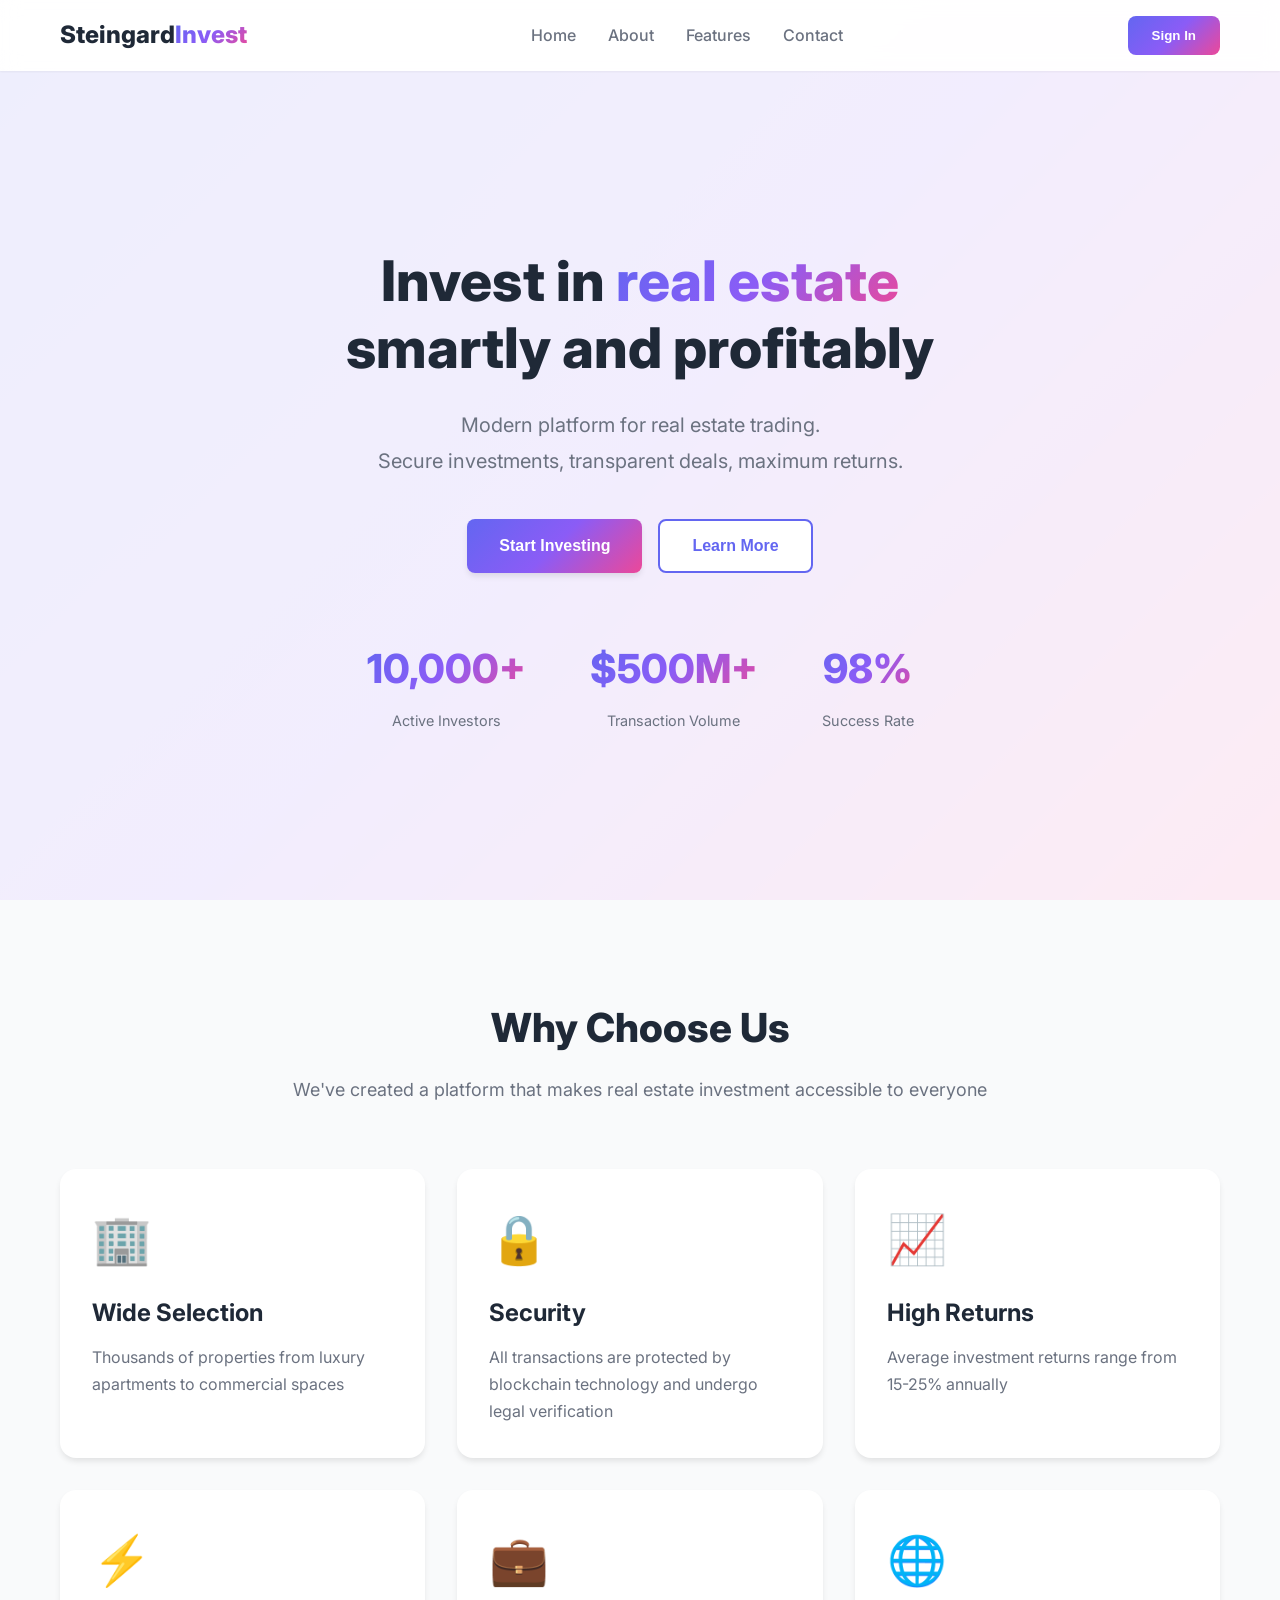
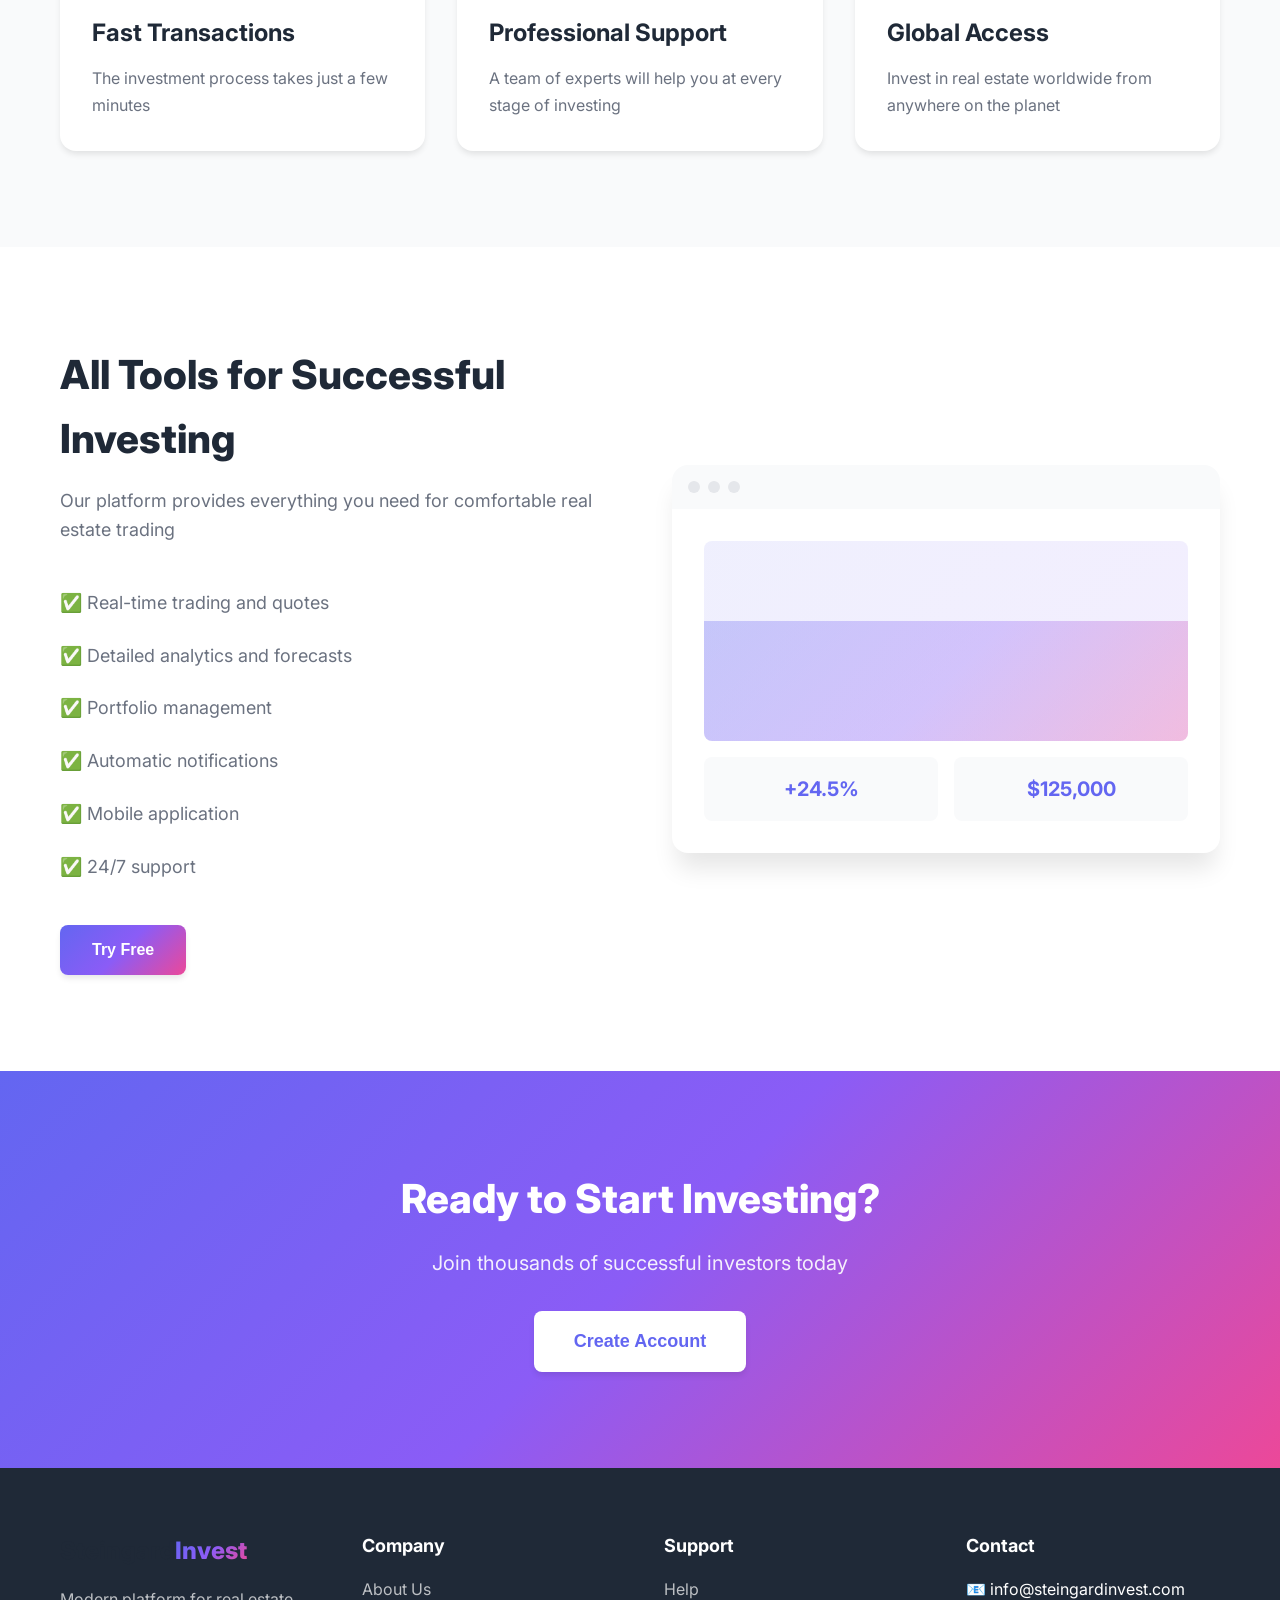
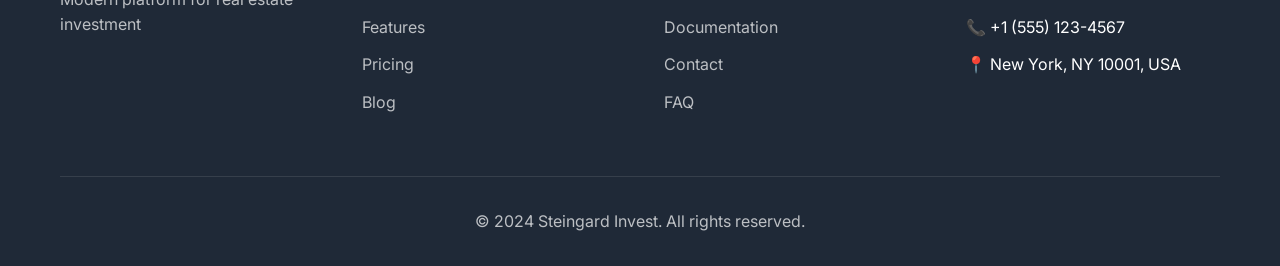
==== steingardinvest/wwwroot/index.html @ fc5c4f1b "Initial commit" ====
<!DOCTYPE html>
<html lang="en">
<head>
    <meta charset="UTF-8">
    <meta name="viewport" content="width=device-width, initial-scale=1.0">
    <title>Steingard Invest - Real Estate Investment</title>
    <link rel="stylesheet" href="css/style.css">
    <link rel="preconnect" href="https://fonts.googleapis.com">
    <link rel="preconnect" href="https://fonts.gstatic.com" crossorigin>
    <link href="https://fonts.googleapis.com/css2?family=Inter:wght@300;400;500;600;700;800&display=swap" rel="stylesheet">
</head>
<body>
    <!-- Navigation -->
    <nav class="navbar">
        <div class="container">
            <div class="nav-content">
                <div class="logo">
                    <span class="logo-text">Steingard<span class="logo-accent">Invest</span></span>
                </div>
                <ul class="nav-menu">
                    <li><a href="#home">Home</a></li>
                    <li><a href="#about">About</a></li>
                    <li><a href="#features">Features</a></li>
                    <li><a href="#contact">Contact</a></li>
                </ul>
                <button class="btn-login" onclick="openLoginModal()">Sign In</button>
            </div>
        </div>
    </nav>

    <!-- Hero Section -->
    <section id="home" class="hero">
        <div class="hero-background">
            <div class="hero-overlay"></div>
        </div>
        <div class="container">
            <div class="hero-content">
                <h1 class="hero-title">
                    Invest in <span class="gradient-text">real estate</span><br>
                    smartly and profitably
                </h1>
                <p class="hero-subtitle">
                    Modern platform for real estate trading.<br>
                    Secure investments, transparent deals, maximum returns.
                </p>
                <div class="hero-buttons">
                    <button class="btn btn-primary" onclick="openLoginModal()">Start Investing</button>
                    <button class="btn btn-secondary" onclick="document.getElementById('about').scrollIntoView({behavior: 'smooth'})">Learn More</button>
                </div>
                <div class="hero-stats">
                    <div class="stat-item">
                        <div class="stat-number">10,000+</div>
                        <div class="stat-label">Active Investors</div>
                    </div>
                    <div class="stat-item">
                        <div class="stat-number">$500M+</div>
                        <div class="stat-label">Transaction Volume</div>
                    </div>
                    <div class="stat-item">
                        <div class="stat-number">98%</div>
                        <div class="stat-label">Success Rate</div>
                    </div>
                </div>
            </div>
        </div>
    </section>

    <!-- About Section -->
    <section id="about" class="about">
        <div class="container">
            <div class="section-header">
                <h2 class="section-title">Why Choose Us</h2>
                <p class="section-subtitle">We've created a platform that makes real estate investment accessible to everyone</p>
            </div>
            <div class="features-grid">
                <div class="feature-card">
                    <div class="feature-icon">🏢</div>
                    <h3 class="feature-title">Wide Selection</h3>
                    <p class="feature-description">Thousands of properties from luxury apartments to commercial spaces</p>
                </div>
                <div class="feature-card">
                    <div class="feature-icon">🔒</div>
                    <h3 class="feature-title">Security</h3>
                    <p class="feature-description">All transactions are protected by blockchain technology and undergo legal verification</p>
                </div>
                <div class="feature-card">
                    <div class="feature-icon">📈</div>
                    <h3 class="feature-title">High Returns</h3>
                    <p class="feature-description">Average investment returns range from 15-25% annually</p>
                </div>
                <div class="feature-card">
                    <div class="feature-icon">⚡</div>
                    <h3 class="feature-title">Fast Transactions</h3>
                    <p class="feature-description">The investment process takes just a few minutes</p>
                </div>
                <div class="feature-card">
                    <div class="feature-icon">💼</div>
                    <h3 class="feature-title">Professional Support</h3>
                    <p class="feature-description">A team of experts will help you at every stage of investing</p>
                </div>
                <div class="feature-card">
                    <div class="feature-icon">🌐</div>
                    <h3 class="feature-title">Global Access</h3>
                    <p class="feature-description">Invest in real estate worldwide from anywhere on the planet</p>
                </div>
            </div>
        </div>
    </section>

    <!-- Features Section -->
    <section id="features" class="features">
        <div class="container">
            <div class="features-content">
                <div class="features-text">
                    <h2 class="section-title">All Tools for Successful Investing</h2>
                    <p class="section-subtitle">Our platform provides everything you need for comfortable real estate trading</p>
                    <ul class="features-list">
                        <li>✅ Real-time trading and quotes</li>
                        <li>✅ Detailed analytics and forecasts</li>
                        <li>✅ Portfolio management</li>
                        <li>✅ Automatic notifications</li>
                        <li>✅ Mobile application</li>
                        <li>✅ 24/7 support</li>
                    </ul>
                    <button class="btn btn-primary" onclick="openLoginModal()">Try Free</button>
                </div>
                <div class="features-image">
                    <div class="dashboard-preview">
                        <div class="dashboard-header">
                            <div class="dashboard-dot"></div>
                            <div class="dashboard-dot"></div>
                            <div class="dashboard-dot"></div>
                        </div>
                        <div class="dashboard-content">
                            <div class="dashboard-chart"></div>
                            <div class="dashboard-stats">
                                <div class="dashboard-stat">+24.5%</div>
                                <div class="dashboard-stat">$125,000</div>
                            </div>
                        </div>
                    </div>
                </div>
            </div>
        </div>
    </section>

    <!-- CTA Section -->
    <section class="cta">
        <div class="container">
            <div class="cta-content">
                <h2 class="cta-title">Ready to Start Investing?</h2>
                <p class="cta-subtitle">Join thousands of successful investors today</p>
                <button class="btn btn-primary btn-large" onclick="openLoginModal()">Create Account</button>
            </div>
        </div>
    </section>

    <!-- Footer -->
    <footer id="contact" class="footer">
        <div class="container">
            <div class="footer-content">
                <div class="footer-section">
                    <div class="logo">
                        <span class="logo-text">Steingard<span class="logo-accent">Invest</span></span>
                    </div>
                    <p class="footer-description">Modern platform for real estate investment</p>
                </div>
                <div class="footer-section">
                    <h4 class="footer-title">Company</h4>
                    <ul class="footer-links">
                        <li><a href="#about">About Us</a></li>
                        <li><a href="#features">Features</a></li>
                        <li><a href="#">Pricing</a></li>
                        <li><a href="#">Blog</a></li>
                    </ul>
                </div>
                <div class="footer-section">
                    <h4 class="footer-title">Support</h4>
                    <ul class="footer-links">
                        <li><a href="#">Help</a></li>
                        <li><a href="#">Documentation</a></li>
                        <li><a href="#">Contact</a></li>
                        <li><a href="#">FAQ</a></li>
                    </ul>
                </div>
                <div class="footer-section">
                    <h4 class="footer-title">Contact</h4>
                    <ul class="footer-links">
                        <li>📧 info@steingardinvest.com</li>
                        <li>📞 +1 (555) 123-4567</li>
                        <li>📍 New York, NY 10001, USA</li>
                    </ul>
                </div>
            </div>
            <div class="footer-bottom">
                <p>&copy; 2024 Steingard Invest. All rights reserved.</p>
            </div>
        </div>
    </footer>

    <!-- Login Modal -->
    <div id="loginModal" class="modal">
        <div class="modal-content">
            <span class="close" onclick="closeLoginModal()">&times;</span>
            <div class="modal-header">
                <h2>Sign In</h2>
                <p>Sign in to your account to access the trading platform</p>
            </div>
            <form class="login-form" onsubmit="handleLogin(event)">
                <div class="form-group">
                    <label for="email">Email</label>
                    <input type="email" id="email" name="email" placeholder="your@email.com" required>
                </div>
                <div class="form-group">
                    <label for="password">Password</label>
                    <input type="password" id="password" name="password" placeholder="••••••••" required>
                </div>
                <div class="form-options">
                    <label class="checkbox-label">
                        <input type="checkbox" name="remember">
                        <span>Remember me</span>
                    </label>
                    <a href="#" class="forgot-password">Forgot password?</a>
                </div>
                <button type="submit" class="btn btn-primary btn-full">Sign In</button>
                <div class="form-divider">
                    <span>or</span>
                </div>
                <button type="button" class="btn btn-secondary btn-full" onclick="alert('Registration feature will be available soon')">Create Account</button>
            </form>
        </div>
    </div>

    <script src="js/script.js"></script>
</body>
</html>
---- steingardinvest/wwwroot/css/style.css ----
* {
    margin: 0;
    padding: 0;
    box-sizing: border-box;
}

:root {
    --primary-color: #6366f1;
    --primary-dark: #4f46e5;
    --secondary-color: #8b5cf6;
    --accent-color: #ec4899;
    --text-primary: #1f2937;
    --text-secondary: #6b7280;
    --bg-light: #f9fafb;
    --bg-white: #ffffff;
    --border-color: #e5e7eb;
    --gradient: linear-gradient(135deg, #6366f1 0%, #8b5cf6 50%, #ec4899 100%);
    --shadow-sm: 0 1px 2px 0 rgba(0, 0, 0, 0.05);
    --shadow-md: 0 4px 6px -1px rgba(0, 0, 0, 0.1);
    --shadow-lg: 0 10px 15px -3px rgba(0, 0, 0, 0.1);
    --shadow-xl: 0 20px 25px -5px rgba(0, 0, 0, 0.1);
}

body {
    font-family: 'Inter', -apple-system, BlinkMacSystemFont, 'Segoe UI', sans-serif;
    color: var(--text-primary);
    line-height: 1.6;
    overflow-x: hidden;
}

.container {
    max-width: 1200px;
    margin: 0 auto;
    padding: 0 20px;
}

/* Navigation */
.navbar {
    position: fixed;
    top: 0;
    left: 0;
    right: 0;
    background: rgba(255, 255, 255, 0.95);
    backdrop-filter: blur(10px);
    z-index: 1000;
    padding: 1rem 0;
    box-shadow: var(--shadow-sm);
}

.nav-content {
    display: flex;
    justify-content: space-between;
    align-items: center;
}

.logo-text {
    font-size: 1.5rem;
    font-weight: 800;
    color: var(--text-primary);
}

.logo-accent {
    background: var(--gradient);
    -webkit-background-clip: text;
    -webkit-text-fill-color: transparent;
    background-clip: text;
}

.nav-menu {
    display: flex;
    list-style: none;
    gap: 2rem;
}

.nav-menu a {
    text-decoration: none;
    color: var(--text-secondary);
    font-weight: 500;
    transition: color 0.3s;
}

.nav-menu a:hover {
    color: var(--primary-color);
}

.btn-login {
    background: var(--gradient);
    color: white;
    border: none;
    padding: 0.75rem 1.5rem;
    border-radius: 0.5rem;
    font-weight: 600;
    cursor: pointer;
    transition: transform 0.2s, box-shadow 0.2s;
}

.btn-login:hover {
    transform: translateY(-2px);
    box-shadow: var(--shadow-lg);
}

/* Hero Section */
.hero {
    position: relative;
    min-height: 100vh;
    display: flex;
    align-items: center;
    padding-top: 80px;
    overflow: hidden;
}

.hero-background {
    position: absolute;
    top: 0;
    left: 0;
    right: 0;
    bottom: 0;
    background: var(--gradient);
    opacity: 0.1;
    z-index: -1;
}

.hero-overlay {
    position: absolute;
    top: 0;
    left: 0;
    right: 0;
    bottom: 0;
    background: radial-gradient(circle at 30% 50%, rgba(99, 102, 241, 0.1) 0%, transparent 50%);
}

.hero-content {
    text-align: center;
    max-width: 900px;
    margin: 0 auto;
    z-index: 1;
}

.hero-title {
    font-size: 3.5rem;
    font-weight: 800;
    line-height: 1.2;
    margin-bottom: 1.5rem;
    color: var(--text-primary);
}

.gradient-text {
    background: var(--gradient);
    -webkit-background-clip: text;
    -webkit-text-fill-color: transparent;
    background-clip: text;
}

.hero-subtitle {
    font-size: 1.25rem;
    color: var(--text-secondary);
    margin-bottom: 2.5rem;
    line-height: 1.8;
}

.hero-buttons {
    display: flex;
    gap: 1rem;
    justify-content: center;
    margin-bottom: 4rem;
}

.btn {
    padding: 1rem 2rem;
    border: none;
    border-radius: 0.5rem;
    font-size: 1rem;
    font-weight: 600;
    cursor: pointer;
    transition: all 0.3s;
    text-decoration: none;
    display: inline-block;
}

.btn-primary {
    background: var(--gradient);
    color: white;
    box-shadow: var(--shadow-md);
}

.btn-primary:hover {
    transform: translateY(-2px);
    box-shadow: var(--shadow-xl);
}

.btn-secondary {
    background: white;
    color: var(--primary-color);
    border: 2px solid var(--primary-color);
}

.btn-secondary:hover {
    background: var(--primary-color);
    color: white;
}

.btn-large {
    padding: 1.25rem 2.5rem;
    font-size: 1.125rem;
}

.btn-full {
    width: 100%;
}

.hero-stats {
    display: flex;
    justify-content: center;
    gap: 4rem;
    margin-top: 4rem;
}

.stat-item {
    text-align: center;
}

.stat-number {
    font-size: 2.5rem;
    font-weight: 800;
    background: var(--gradient);
    -webkit-background-clip: text;
    -webkit-text-fill-color: transparent;
    background-clip: text;
    margin-bottom: 0.5rem;
}

.stat-label {
    color: var(--text-secondary);
    font-size: 0.9rem;
}

/* About Section */
.about {
    padding: 6rem 0;
    background: var(--bg-light);
}

.section-header {
    text-align: center;
    max-width: 700px;
    margin: 0 auto 4rem;
}

.section-title {
    font-size: 2.5rem;
    font-weight: 800;
    margin-bottom: 1rem;
    color: var(--text-primary);
}

.section-subtitle {
    font-size: 1.125rem;
    color: var(--text-secondary);
}

.features-grid {
    display: grid;
    grid-template-columns: repeat(auto-fit, minmax(300px, 1fr));
    gap: 2rem;
}

.feature-card {
    background: white;
    padding: 2rem;
    border-radius: 1rem;
    box-shadow: var(--shadow-md);
    transition: transform 0.3s, box-shadow 0.3s;
}

.feature-card:hover {
    transform: translateY(-5px);
    box-shadow: var(--shadow-xl);
}

.feature-icon {
    font-size: 3rem;
    margin-bottom: 1rem;
}

.feature-title {
    font-size: 1.5rem;
    font-weight: 700;
    margin-bottom: 0.75rem;
    color: var(--text-primary);
}

.feature-description {
    color: var(--text-secondary);
    line-height: 1.7;
}

/* Features Section */
.features {
    padding: 6rem 0;
}

.features-content {
    display: grid;
    grid-template-columns: 1fr 1fr;
    gap: 4rem;
    align-items: center;
}

.features-list {
    list-style: none;
    margin: 2rem 0;
}

.features-list li {
    padding: 0.75rem 0;
    font-size: 1.125rem;
    color: var(--text-secondary);
}

.dashboard-preview {
    background: white;
    border-radius: 1rem;
    box-shadow: var(--shadow-xl);
    overflow: hidden;
}

.dashboard-header {
    background: var(--bg-light);
    padding: 1rem;
    display: flex;
    gap: 0.5rem;
}

.dashboard-dot {
    width: 12px;
    height: 12px;
    border-radius: 50%;
    background: var(--border-color);
}

.dashboard-content {
    padding: 2rem;
}

.dashboard-chart {
    height: 200px;
    background: linear-gradient(135deg, rgba(99, 102, 241, 0.1) 0%, rgba(139, 92, 246, 0.1) 100%);
    border-radius: 0.5rem;
    margin-bottom: 1rem;
    position: relative;
}

.dashboard-chart::before {
    content: '';
    position: absolute;
    bottom: 0;
    left: 0;
    right: 0;
    height: 60%;
    background: var(--gradient);
    opacity: 0.3;
    border-radius: 0 0 0.5rem 0.5rem;
}

.dashboard-stats {
    display: flex;
    gap: 1rem;
}

.dashboard-stat {
    flex: 1;
    padding: 1rem;
    background: var(--bg-light);
    border-radius: 0.5rem;
    text-align: center;
    font-weight: 700;
    font-size: 1.25rem;
    color: var(--primary-color);
}

/* CTA Section */
.cta {
    padding: 6rem 0;
    background: var(--gradient);
    color: white;
    text-align: center;
}

.cta-title {
    font-size: 2.5rem;
    font-weight: 800;
    margin-bottom: 1rem;
}

.cta-subtitle {
    font-size: 1.25rem;
    margin-bottom: 2rem;
    opacity: 0.9;
}

.cta .btn-primary {
    background: white;
    color: var(--primary-color);
}

.cta .btn-primary:hover {
    background: var(--bg-light);
}

/* Footer */
.footer {
    background: var(--text-primary);
    color: white;
    padding: 4rem 0 2rem;
}

.footer-content {
    display: grid;
    grid-template-columns: repeat(auto-fit, minmax(250px, 1fr));
    gap: 3rem;
    margin-bottom: 3rem;
}

.footer-description {
    color: rgba(255, 255, 255, 0.7);
    margin-top: 1rem;
}

.footer-title {
    font-size: 1.125rem;
    font-weight: 700;
    margin-bottom: 1rem;
}

.footer-links {
    list-style: none;
}

.footer-links li {
    margin-bottom: 0.75rem;
}

.footer-links a {
    color: rgba(255, 255, 255, 0.7);
    text-decoration: none;
    transition: color 0.3s;
}

.footer-links a:hover {
    color: white;
}

.footer-bottom {
    text-align: center;
    padding-top: 2rem;
    border-top: 1px solid rgba(255, 255, 255, 0.1);
    color: rgba(255, 255, 255, 0.7);
}

/* Modal */
.modal {
    display: none;
    position: fixed;
    z-index: 2000;
    left: 0;
    top: 0;
    width: 100%;
    height: 100%;
    background-color: rgba(0, 0, 0, 0.5);
    backdrop-filter: blur(5px);
}

.modal-content {
    background-color: white;
    margin: 5% auto;
    padding: 2rem;
    border-radius: 1rem;
    max-width: 450px;
    width: 90%;
    box-shadow: var(--shadow-xl);
    position: relative;
    animation: modalSlideIn 0.3s;
}

@keyframes modalSlideIn {
    from {
        opacity: 0;
        transform: translateY(-50px);
    }
    to {
        opacity: 1;
        transform: translateY(0);
    }
}

.close {
    position: absolute;
    right: 1.5rem;
    top: 1.5rem;
    font-size: 2rem;
    font-weight: 300;
    color: var(--text-secondary);
    cursor: pointer;
    transition: color 0.3s;
}

.close:hover {
    color: var(--text-primary);
}

.modal-header {
    text-align: center;
    margin-bottom: 2rem;
}

.modal-header h2 {
    font-size: 2rem;
    font-weight: 800;
    margin-bottom: 0.5rem;
    color: var(--text-primary);
}

.modal-header p {
    color: var(--text-secondary);
}

.login-form {
    margin-top: 2rem;
}

.form-group {
    margin-bottom: 1.5rem;
}

.form-group label {
    display: block;
    margin-bottom: 0.5rem;
    font-weight: 600;
    color: var(--text-primary);
}

.form-group input {
    width: 100%;
    padding: 0.75rem 1rem;
    border: 2px solid var(--border-color);
    border-radius: 0.5rem;
    font-size: 1rem;
    transition: border-color 0.3s;
}

.form-group input:focus {
    outline: none;
    border-color: var(--primary-color);
}

.form-options {
    display: flex;
    justify-content: space-between;
    align-items: center;
    margin-bottom: 1.5rem;
}

.checkbox-label {
    display: flex;
    align-items: center;
    gap: 0.5rem;
    cursor: pointer;
    font-size: 0.9rem;
    color: var(--text-secondary);
}

.forgot-password {
    color: var(--primary-color);
    text-decoration: none;
    font-size: 0.9rem;
    font-weight: 500;
}

.forgot-password:hover {
    text-decoration: underline;
}

.form-divider {
    text-align: center;
    margin: 1.5rem 0;
    position: relative;
}

.form-divider::before {
    content: '';
    position: absolute;
    top: 50%;
    left: 0;
    right: 0;
    height: 1px;
    background: var(--border-color);
}

.form-divider span {
    background: white;
    padding: 0 1rem;
    color: var(--text-secondary);
    position: relative;
}

/* Responsive */
@media (max-width: 768px) {
    .nav-menu {
        display: none;
    }

    .hero-title {
        font-size: 2.5rem;
    }

    .hero-buttons {
        flex-direction: column;
    }

    .hero-stats {
        flex-direction: column;
        gap: 2rem;
    }

    .features-content {
        grid-template-columns: 1fr;
    }

    .section-title {
        font-size: 2rem;
    }
}
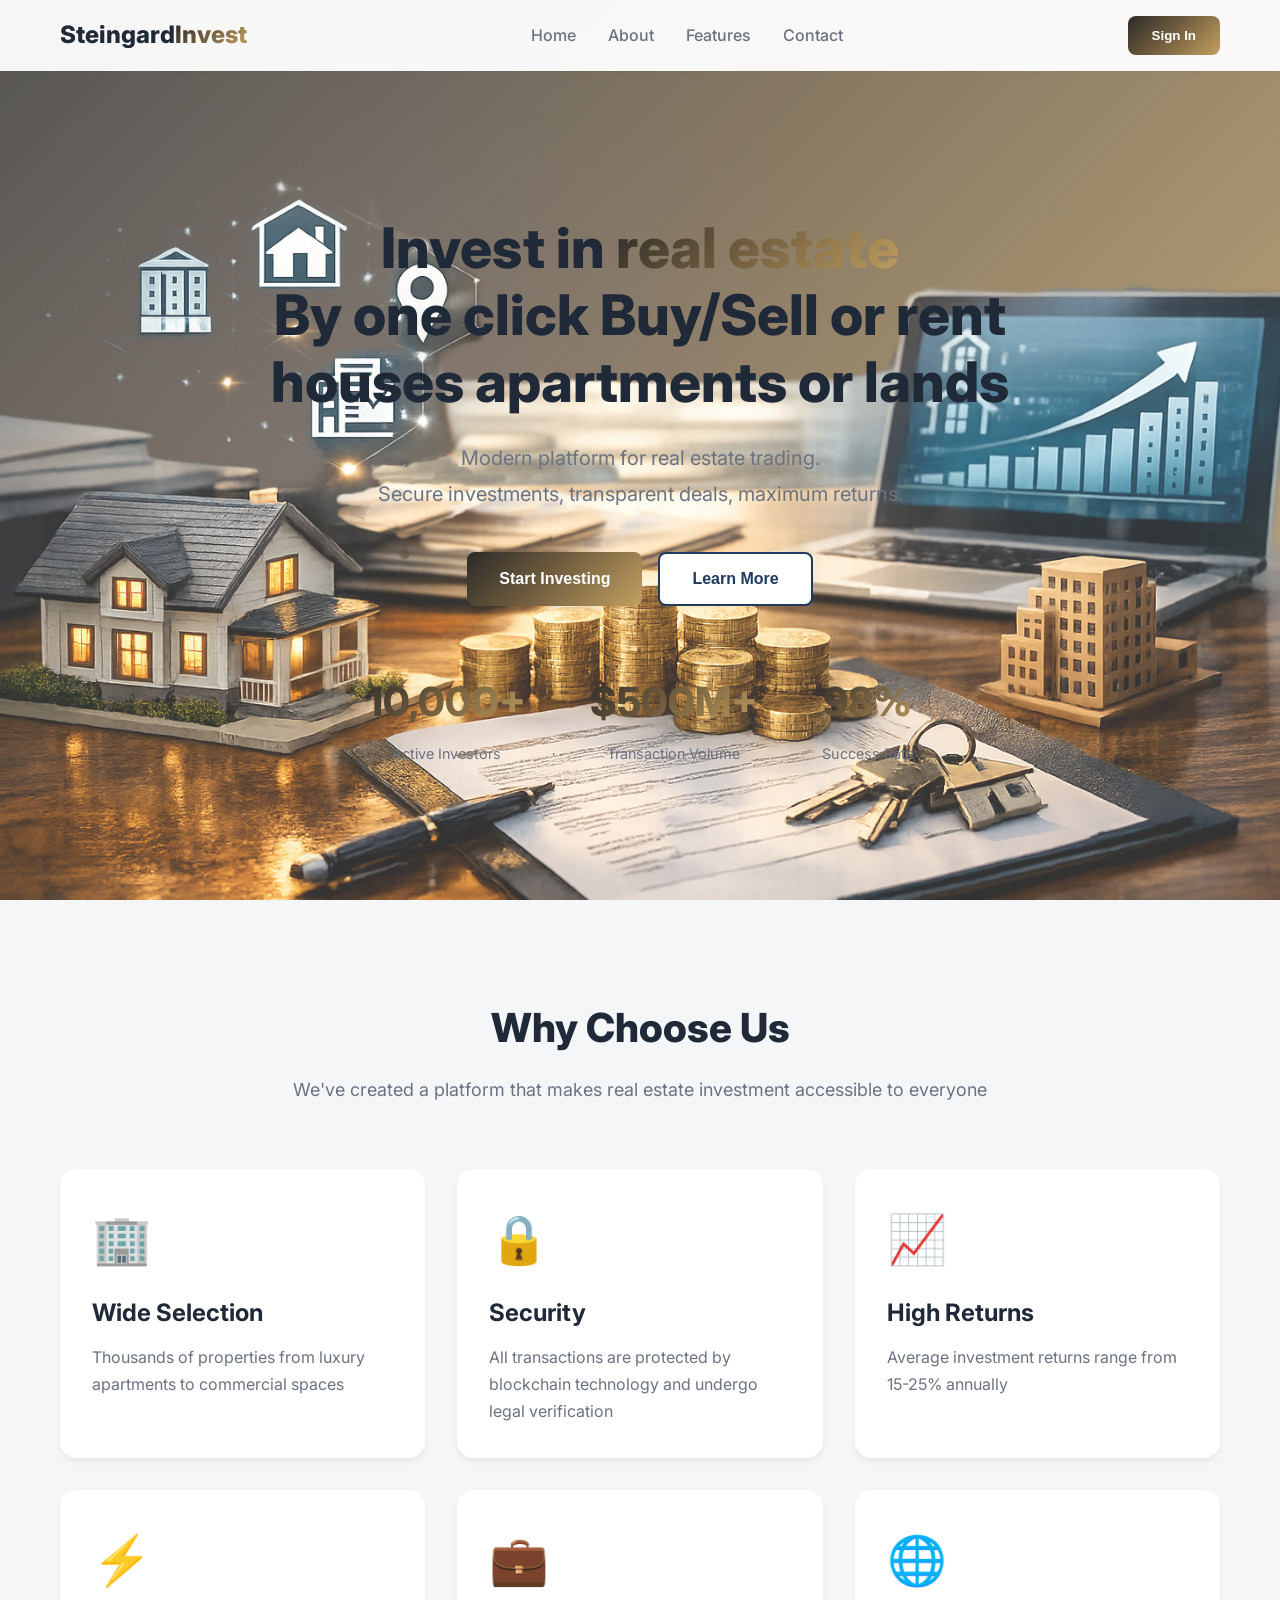
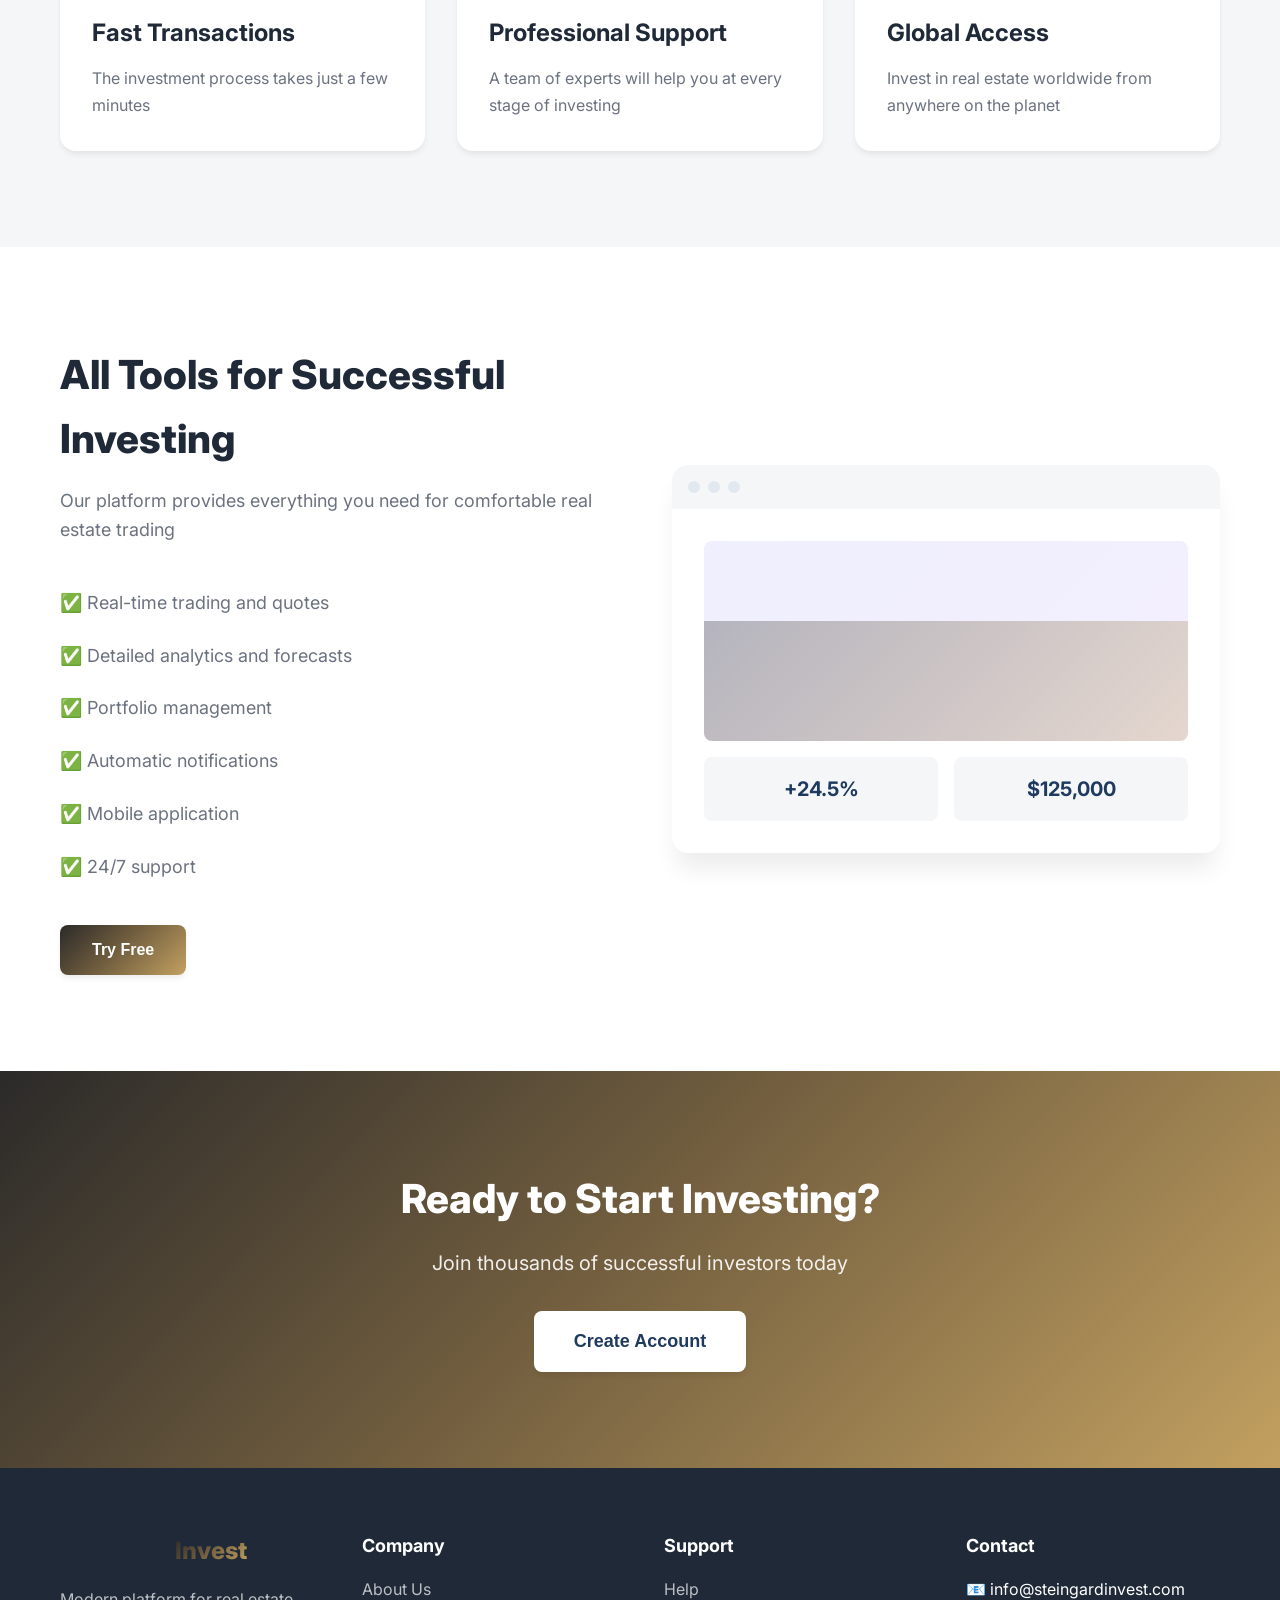
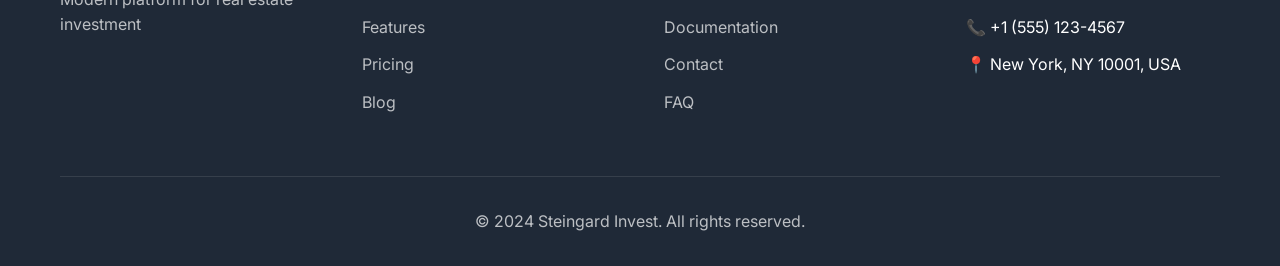
==== commit 7e3ed207: "енгенг" ====
--- a/steingardinvest/wwwroot/index.html
+++ b/steingardinvest/wwwroot/index.html
@@ -37,7 +37,7 @@
             <div class="hero-content">
                 <h1 class="hero-title">
                     Invest in <span class="gradient-text">real estate</span><br>
-                    smartly and profitably
+                    By one click Buy/Sell or rent houses apartments or lands
                 </h1>
                 <p class="hero-subtitle">
                     Modern platform for real estate trading.<br>
--- a/steingardinvest/wwwroot/css/style.css
+++ b/steingardinvest/wwwroot/css/style.css
@@ -5,20 +5,20 @@
 }
 
 :root {
-    --primary-color: #6366f1;
-    --primary-dark: #4f46e5;
-    --secondary-color: #8b5cf6;
-    --accent-color: #ec4899;
+    --primary-color: #1f3a5f;
+    --primary-dark: #162b45;
+    --secondary-color: #5b6d7a;
+    --accent-color: #8c7a5a;
     --text-primary: #1f2937;
     --text-secondary: #6b7280;
-    --bg-light: #f9fafb;
+    --bg-light: #f4f6f8;
     --bg-white: #ffffff;
-    --border-color: #e5e7eb;
-    --gradient: linear-gradient(135deg, #6366f1 0%, #8b5cf6 50%, #ec4899 100%);
+    --border-color: #e2e8f0;
+    --gradient: linear-gradient(135deg, #2b2a29 0%, #6f5c3e 45%, #c2a060 100%);
     --shadow-sm: 0 1px 2px 0 rgba(0, 0, 0, 0.05);
-    --shadow-md: 0 4px 6px -1px rgba(0, 0, 0, 0.1);
-    --shadow-lg: 0 10px 15px -3px rgba(0, 0, 0, 0.1);
-    --shadow-xl: 0 20px 25px -5px rgba(0, 0, 0, 0.1);
+    --shadow-md: 0 4px 6px -1px rgba(0, 0, 0, 0.08);
+    --shadow-lg: 0 10px 15px -3px rgba(0, 0, 0, 0.08);
+    --shadow-xl: 0 20px 25px -5px rgba(0, 0, 0, 0.08);
 }
 
 body {
@@ -107,17 +107,32 @@
     align-items: center;
     padding-top: 80px;
     overflow: hidden;
+    z-index: 0;
 }
 
 .hero-background {
     position: absolute;
-    top: 0;
-    left: 0;
-    right: 0;
-    bottom: 0;
-    background: var(--gradient);
-    opacity: 0.1;
-    z-index: -1;
+    inset: 0;
+    background: var(--gradient);
+    opacity: 0.8;
+    z-index: 0;
+}
+
+.hero-background::after {
+    content: '';
+    position: absolute;
+    inset: 0;
+    background-image: url('../images/hero-realestate.png');
+    background-size: cover;
+    background-position: center;
+    /*opacity: 0.32;*/
+    /*filter: grayscale(0.2) contrast(1.05);*/
+    /* mix-blend-mode: multiply; */
+}
+
+.hero-content {
+    position: relative;
+    z-index: 1;
 }
 
 .hero-overlay {
